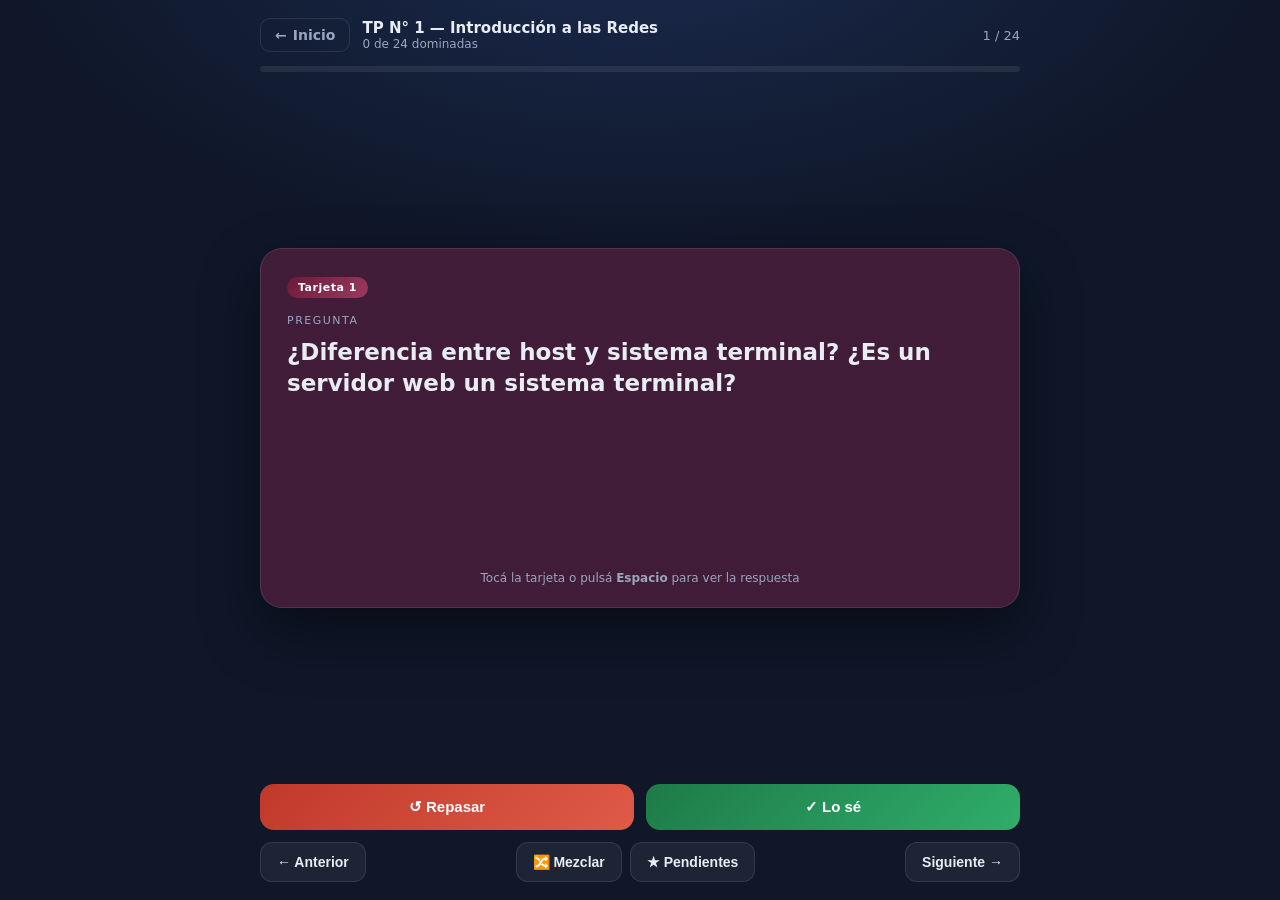
==== study.html @ 9a587295 "Add files via upload" ====
<!DOCTYPE html>
<html lang="es">
<head>
<meta charset="UTF-8">
<meta name="viewport" content="width=device-width, initial-scale=1, viewport-fit=cover">
<meta name="theme-color" content="#0f1729">
<title>Estudiar · Tarjetas de Redes</title>
<style>
  :root {
    --bg: #0f1729; --text: #e8ecf4; --muted: #9aa6c0;
    --ring: rgba(255,255,255,.10); --accent: #2e8b57; --accent2: #57b07f;
  }
  * { box-sizing: border-box; -webkit-tap-highlight-color: transparent; }
  html, body { margin: 0; height: 100%; }
  body {
    font-family: "Segoe UI", system-ui, Arial, sans-serif;
    background: radial-gradient(1100px 560px at 50% -8%, #1b2a4d 0%, var(--bg) 58%);
    color: var(--text); min-height: 100vh; display: flex; flex-direction: column;
    padding: 18px 16px calc(18px + env(safe-area-inset-bottom));
  }
  .top { display: flex; align-items: center; gap: 12px; max-width: 760px; margin: 0 auto; width: 100%; }
  .home { text-decoration: none; color: var(--muted); font-size: 14px; font-weight: 600; line-height: 1;
    padding: 9px 14px; border-radius: 10px; border: 1px solid var(--ring); white-space: nowrap;
    display: inline-block; }
  .home::before { content: "\2190"; margin-right: 6px; }
  .home:hover { color: var(--text); background: rgba(255,255,255,.07); }
  .titlebox { flex: 1; min-width: 0; }
  .titlebox h1 { font-size: 15px; margin: 0; font-weight: 700; white-space: nowrap; overflow: hidden; text-overflow: ellipsis; }
  .titlebox .sub { font-size: 12px; color: var(--muted); }
  .counter { font-size: 13px; color: var(--muted); font-variant-numeric: tabular-nums; white-space: nowrap; }

  .progress { max-width: 760px; margin: 14px auto 0; width: 100%; height: 6px; border-radius: 5px;
    background: rgba(255,255,255,.08); overflow: hidden; }
  .progress > span { display: block; height: 100%; width: 0; border-radius: 5px;
    background: linear-gradient(90deg, var(--accent), var(--accent2)); transition: width .35s ease; }

  .stage { flex: 1; display: flex; align-items: center; justify-content: center; padding: 22px 0; }
  .scene { width: 100%; max-width: 760px; perspective: 1600px; }
  .card { position: relative; width: 100%; min-height: 360px; cursor: pointer;
    transform-style: preserve-3d; transition: transform .5s cubic-bezier(.2,.7,.2,1); }
  .card.flipped { transform: rotateY(180deg); }
  .face { position: absolute; inset: 0; backface-visibility: hidden; -webkit-backface-visibility: hidden;
    border-radius: 22px; padding: 28px 26px 60px; display: flex; flex-direction: column;
    border: 1px solid var(--ring); box-shadow: 0 24px 60px rgba(0,0,0,.45);
    overflow-y: auto; overflow-x: hidden; -webkit-overflow-scrolling: touch; }
  .front { background: linear-gradient(160deg, #1d2a48, #16203a); }
  .back  { background: linear-gradient(160deg, #15281f, #122017); transform: rotateY(180deg); }
  .tag { align-self: flex-start; font-size: 11px; font-weight: 700; letter-spacing: .5px;
    padding: 4px 11px; border-radius: 100px; margin-bottom: 16px; color: #fff; max-width: 100%;
    white-space: nowrap; overflow: hidden; text-overflow: ellipsis; }
  .label { font-size: 11px; letter-spacing: 1.5px; text-transform: uppercase; color: var(--muted); margin-bottom: 10px; }
  .q, .a { overflow-wrap: break-word; word-wrap: break-word; hyphens: auto; -webkit-hyphens: auto; }
  .q { font-size: clamp(17px, 4.5vw, 23px); font-weight: 700; line-height: 1.35; }
  .a { font-size: clamp(13.5px, 3.6vw, 16px); line-height: 1.55; }
  .a ul { margin: 8px 0; padding-left: 20px; }
  .a li { margin-bottom: 5px; }
  .a strong { color: var(--accent2); }
  .a em { color: #cfe6da; font-style: italic; }
  .formula { background: rgba(255,255,255,.06); border-left: 3px solid var(--accent2);
    padding: 7px 12px; margin: 8px 0; font-family: "Consolas", monospace; font-size: 15px; border-radius: 6px; }
  table.layers { width: 100%; border-collapse: collapse; font-size: clamp(12px,3.2vw,14px); margin-top: 6px;
    table-layout: fixed; }
  table.layers td { border: 1px solid rgba(255,255,255,.12); padding: 6px 9px; vertical-align: top;
    overflow-wrap: break-word; word-wrap: break-word; }
  table.layers td.cap { font-weight: 700; color: var(--accent2); width: 30%; }
  .layer-block { border-left: 3px solid var(--accent2); background: rgba(255,255,255,.04);
    border-radius: 8px; padding: 8px 12px; margin: 8px 0; font-size: 13.5px; line-height: 1.5; }
  .layer-block .lh { font-weight: 800; color: var(--accent2); font-size: 14px; margin-bottom: 3px; letter-spacing: .3px; }
  .tip { margin-top: 12px; font-size: 13px; color: #cfe6da; background: rgba(255,255,255,.05);
    border-radius: 8px; padding: 8px 12px; }
  .hint { position: absolute; left: 0; right: 0; bottom: 22px; text-align: center;
    font-size: 12px; color: var(--muted); pointer-events: none; }

  .controls { max-width: 760px; margin: 0 auto; width: 100%; display: flex; flex-direction: column; gap: 12px; }
  .judge { display: flex; gap: 12px; }
  .judge button { flex: 1; border: none; border-radius: 14px; padding: 14px; font-size: 15px; font-weight: 700;
    cursor: pointer; color: #fff; transition: transform .12s ease, filter .12s ease; }
  .judge button:active { transform: scale(.97); }
  .review { background: linear-gradient(135deg, #c0392b, #e05a48); }
  .known  { background: linear-gradient(135deg, #1e7a48, #2fae6a); }
  .judge button:hover { filter: brightness(1.08); }
  .nav { display: flex; align-items: center; justify-content: space-between; gap: 10px; }
  .nav button, .nav a { background: rgba(255,255,255,.06); border: 1px solid var(--ring); color: var(--text);
    border-radius: 12px; padding: 11px 16px; font-size: 14px; font-weight: 600; cursor: pointer;
    text-decoration: none; display: inline-flex; align-items: center; gap: 6px; }
  .nav button:hover { background: rgba(255,255,255,.12); }
  .nav .group { display: flex; gap: 8px; }
  .nav button.active { background: var(--accent); border-color: transparent; }
  .state { font-size: 12px; color: var(--muted); margin-left: 4px; }

  .done { text-align: center; max-width: 520px; margin: auto; }
  .done .big { font-size: 54px; margin-bottom: 6px; }
  .done h2 { margin: 0 0 8px; }
  .done p { color: var(--muted); margin: 0 0 22px; }
  .done .row { display: flex; gap: 10px; justify-content: center; flex-wrap: wrap; }
  .done a, .done button { background: rgba(255,255,255,.07); border: 1px solid var(--ring); color: var(--text);
    border-radius: 12px; padding: 12px 18px; font-size: 14px; font-weight: 600; cursor: pointer; text-decoration: none; }
  .done .primary { background: linear-gradient(135deg, #1e7a48, #2fae6a); border: none; }
  .hide { display: none !important; }
  @media (max-width: 560px) {
    body { padding: 12px 10px calc(14px + env(safe-area-inset-bottom)); }
    .face { padding: 22px 18px 56px; }
    .card { min-height: 340px; }
    .layer-block { padding: 7px 10px; font-size: 13px; }
    .nav { flex-wrap: wrap; }
    .nav .group { order: 3; width: 100%; }
    .nav .group button { flex: 1; }
    .nav button, .nav a { padding: 10px 12px; font-size: 13px; }
    .judge button { padding: 13px; font-size: 14px; }
    .titlebox h1 { font-size: 14px; }
  }
  @media (max-width: 380px) {
    .tag { white-space: normal; }
    table.layers td.cap { width: 34%; }
  }
</style>
</head>
<body>

  <div class="top">
    <a class="home" href="index.html" title="Volver a la pantalla principal">Inicio</a>
    <div class="titlebox">
      <h1 id="deckTitle">…</h1>
      <div class="sub" id="modeLabel"></div>
    </div>
    <div class="counter" id="counter"></div>
  </div>
  <div class="progress"><span id="bar"></span></div>

  <div class="stage" id="stage">
    <div class="scene">
      <div class="card" id="card">
        <div class="face front">
          <span class="tag" id="tag"></span>
          <div class="label">Pregunta</div>
          <div class="q" id="qText"></div>
          <div class="hint">Tocá la tarjeta o pulsá <b>Espacio</b> para ver la respuesta</div>
        </div>
        <div class="face back">
          <div class="label">Respuesta</div>
          <div class="a" id="aText"></div>
          <div class="hint" id="stateHint"></div>
        </div>
      </div>
    </div>
  </div>

  <div class="controls" id="controls">
    <div class="judge">
      <button class="review" id="btnReview">↺ Repasar</button>
      <button class="known" id="btnKnown">✓ Lo sé</button>
    </div>
    <div class="nav">
      <button id="prev">← Anterior</button>
      <div class="group">
        <button id="shuffle" title="Mezclar">🔀 Mezclar</button>
        <button id="onlyReview" title="Estudiar solo las marcadas para repasar">★ Pendientes</button>
      </div>
      <button id="next">Siguiente →</button>
    </div>
  </div>

  <!-- Pantalla final -->
  <div class="stage hide" id="doneScreen">
    <div class="done">
      <div class="big">🎉</div>
      <h2 id="doneTitle">¡Mazo completado!</h2>
      <p id="doneText"></p>
      <div class="row">
        <button class="primary" id="againReview">Repasar pendientes</button>
        <button id="restart">Empezar de nuevo</button>
        <a href="index.html">Volver al inicio</a>
      </div>
    </div>
  </div>

<script src="data.js"></script>
<script>
  const params = new URLSearchParams(location.search);
  const deckId = params.get("deck") || "tp1";
  const deck = DECKS[deckId] || DECKS.tp1;
  const KEY = "redes-progress-" + deckId;

  // tema por mazo
  document.documentElement.style.setProperty("--accent", deck.color);
  document.documentElement.style.setProperty("--accent2", deck.color2);
  document.querySelector(".front").style.background =
    `linear-gradient(160deg, ${shade(deck.color,0.18)}, ${shade(deck.color,0.05)})`;
  document.querySelector(".back").style.background =
    `linear-gradient(160deg, ${shade(deck.color2,0.16)}, ${shade(deck.color2,0.04)})`;

  function shade(hex, a){ const n=parseInt(hex.slice(1),16),r=n>>16,g=(n>>8)&255,b=n&255;
    return `rgba(${Math.round(r*0.55+10)},${Math.round(g*0.55+15)},${Math.round(b*0.55+25)},${0.95})`; }

  let progress = {};
  try { progress = JSON.parse(localStorage.getItem(KEY)) || {}; } catch { progress = {}; }
  function save(){ localStorage.setItem(KEY, JSON.stringify(progress)); }

  // cada tarjeta lleva su índice original como id estable
  const all = deck.cards.map((c, i) => ({ ...c, id: i }));
  let order = all.map(c => c.id);
  let onlyPending = false;
  let pos = 0;

  const el = {
    title: document.getElementById("deckTitle"),
    mode: document.getElementById("modeLabel"),
    counter: document.getElementById("counter"),
    bar: document.getElementById("bar"),
    card: document.getElementById("card"),
    tag: document.getElementById("tag"),
    q: document.getElementById("qText"),
    a: document.getElementById("aText"),
    stateHint: document.getElementById("stateHint"),
    stage: document.getElementById("stage"),
    controls: document.getElementById("controls"),
    done: document.getElementById("doneScreen"),
    doneText: document.getElementById("doneText"),
    doneTitle: document.getElementById("doneTitle"),
    btnReview: document.getElementById("btnReview"),
    btnKnown: document.getElementById("btnKnown"),
    onlyReview: document.getElementById("onlyReview"),
  };

  el.title.textContent = deck.title;

  function activeList(){
    return onlyPending ? order.filter(id => progress[id] !== "known") : order;
  }

  function render(){
    const list = activeList();
    if (list.length === 0){ showDone(); return; }
    el.stage.classList.remove("hide");
    el.controls.classList.remove("hide");
    el.done.classList.add("hide");

    if (pos >= list.length) pos = list.length - 1;
    if (pos < 0) pos = 0;
    const card = all[list[pos]];

    el.card.classList.remove("flipped");
    setTimeout(() => {
      el.q.innerHTML = card.q;
      el.a.innerHTML = card.a;
    }, el.card.classList.contains("flipped") ? 160 : 0);
    el.q.innerHTML = card.q;
    el.a.innerHTML = card.a;

    el.tag.textContent = card.tag || ("Tarjeta " + (card.id + 1));
    el.tag.style.background = `linear-gradient(135deg, ${deck.color}, ${deck.color2})`;

    const st = progress[card.id];
    el.btnKnown.classList.toggle("active", st === "known");
    el.btnReview.classList.toggle("active", st === "review");
    el.stateHint.innerHTML = st === "known" ? "✓ Marcada como <b>dominada</b>"
      : st === "review" ? "↺ Marcada para <b>repasar</b>"
      : "¿La sabías? Marcá abajo 👇";

    el.counter.textContent = (pos + 1) + " / " + list.length;
    const known = order.filter(id => progress[id] === "known").length;
    el.bar.style.width = Math.round(known / order.length * 100) + "%";
    el.mode.textContent = (onlyPending ? "Modo pendientes · " : "") + known + " de " + order.length + " dominadas";
    el.onlyReview.classList.toggle("active", onlyPending);
  }

  function flip(){ el.card.classList.toggle("flipped"); }
  function go(d){
    const list = activeList();
    pos += d;
    if (pos >= list.length){ showDone(); return; }
    if (pos < 0) pos = 0;
    render();
  }
  function mark(state){
    const list = activeList();
    const card = all[list[pos]];
    progress[card.id] = (progress[card.id] === state) ? null : state;
    save();
    // avanzar automáticamente al marcar "lo sé"
    if (progress[card.id] === "known"){ setTimeout(() => go(1), 180); }
    else render();
  }

  function showDone(){
    el.stage.classList.add("hide");
    el.controls.classList.add("hide");
    el.done.classList.remove("hide");
    const known = order.filter(id => progress[id] === "known").length;
    const pending = order.length - known;
    el.doneTitle.textContent = pending === 0 ? "¡Dominaste el mazo! 🏆" : "¡Recorriste todas!";
    el.doneText.textContent = pending === 0
      ? "Tenés las " + order.length + " tarjetas marcadas como dominadas. ¡Bien ahí!"
      : "Dominadas: " + known + " · Pendientes: " + pending + ". Seguí repasando las que faltan.";
  }

  // eventos
  el.card.addEventListener("click", flip);
  document.getElementById("next").addEventListener("click", () => go(1));
  document.getElementById("prev").addEventListener("click", () => go(-1));
  el.btnKnown.addEventListener("click", () => mark("known"));
  el.btnReview.addEventListener("click", () => mark("review"));

  document.getElementById("shuffle").addEventListener("click", () => {
    for (let i = order.length - 1; i > 0; i--){ const j = Math.floor(Math.random() * (i + 1)); [order[i],order[j]]=[order[j],order[i]]; }
    pos = 0; render();
  });
  el.onlyReview.addEventListener("click", () => {
    onlyPending = !onlyPending; pos = 0;
    if (onlyPending && activeList().length === 0){ onlyPending = false; alert("¡No quedan tarjetas pendientes! Ya las dominás todas."); }
    render();
  });
  document.getElementById("restart").addEventListener("click", () => {
    if (confirm("¿Borrar el progreso de este mazo y empezar de nuevo?")){ progress = {}; save(); onlyPending = false; pos = 0; order = all.map(c=>c.id); render(); }
  });
  document.getElementById("againReview").addEventListener("click", () => { onlyPending = true; pos = 0;
    if (activeList().length === 0){ onlyPending = false; } render(); });

  // teclado
  document.addEventListener("keydown", (e) => {
    if (e.code === "Space"){ e.preventDefault(); flip(); }
    else if (e.code === "ArrowRight"){ go(1); }
    else if (e.code === "ArrowLeft"){ go(-1); }
    else if (e.key === "1"){ mark("review"); }
    else if (e.key === "2"){ mark("known"); }
  });
  // swipe en celular
  let sx = 0;
  el.stage.addEventListener("touchstart", e => sx = e.changedTouches[0].clientX, {passive:true});
  el.stage.addEventListener("touchend", e => {
    const dx = e.changedTouches[0].clientX - sx;
    if (Math.abs(dx) > 60){ go(dx < 0 ? 1 : -1); }
  }, {passive:true});

  render();
</script>
</body>
</html>
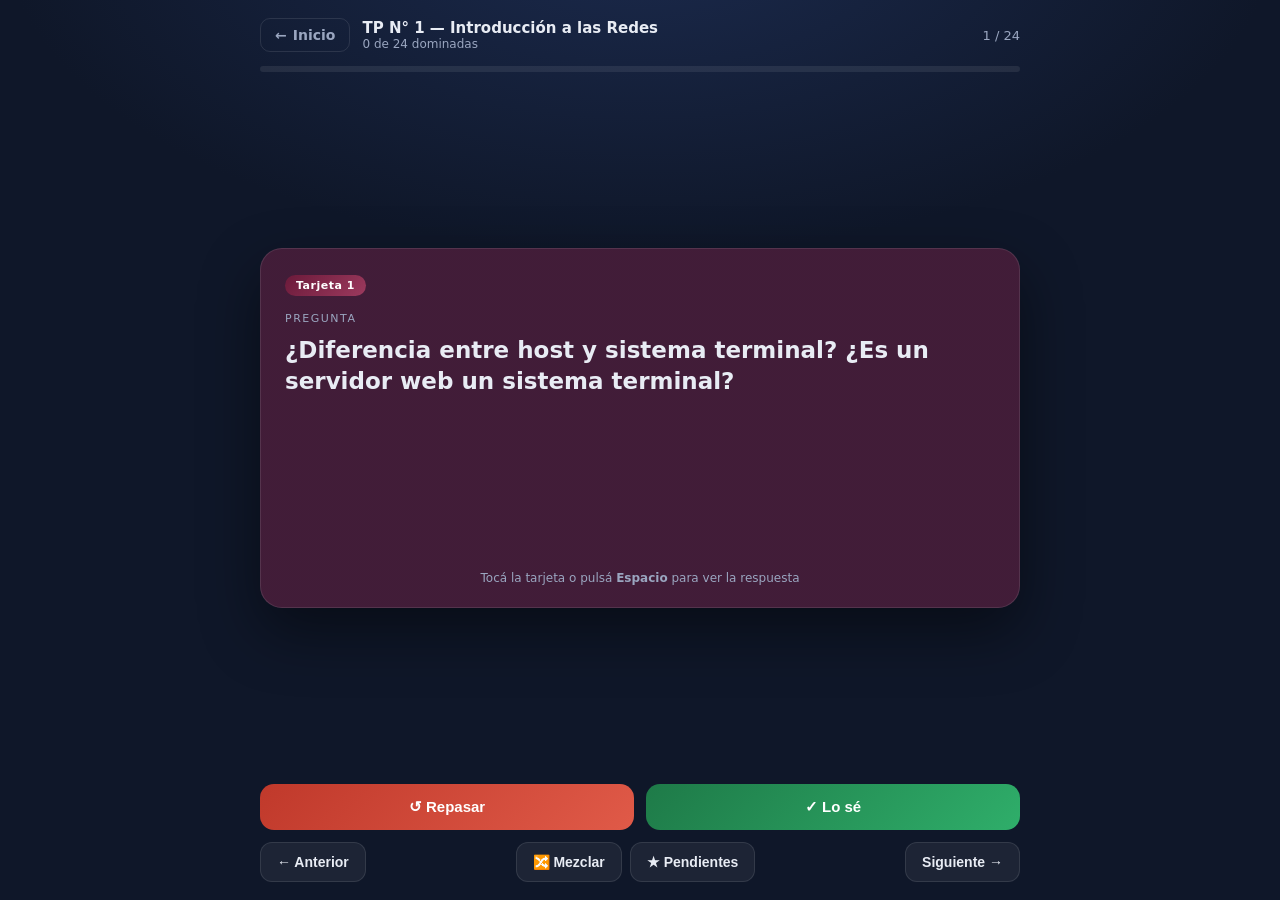
==== commit 17886f11: "Quita boton instalar, refuerza offline y arregla textos/insignias en tarjetas" ====
--- a/study.html
+++ b/study.html
@@ -4,6 +4,12 @@
 <meta charset="UTF-8">
 <meta name="viewport" content="width=device-width, initial-scale=1, viewport-fit=cover">
 <meta name="theme-color" content="#0f1729">
+<link rel="manifest" href="manifest.webmanifest">
+<link rel="icon" href="icon-192.png">
+<link rel="apple-touch-icon" href="icon-180.png">
+<meta name="apple-mobile-web-app-capable" content="yes">
+<meta name="apple-mobile-web-app-status-bar-style" content="black-translucent">
+<meta name="apple-mobile-web-app-title" content="Redes">
 <title>Estudiar · Tarjetas de Redes</title>
 <style>
   :root {
@@ -40,7 +46,7 @@
     transform-style: preserve-3d; transition: transform .5s cubic-bezier(.2,.7,.2,1); }
   .card.flipped { transform: rotateY(180deg); }
   .face { position: absolute; inset: 0; backface-visibility: hidden; -webkit-backface-visibility: hidden;
-    border-radius: 22px; padding: 28px 26px 60px; display: flex; flex-direction: column;
+    border-radius: 22px; padding: 26px 24px 22px; display: flex; flex-direction: column;
     border: 1px solid var(--ring); box-shadow: 0 24px 60px rgba(0,0,0,.45);
     overflow-y: auto; overflow-x: hidden; -webkit-overflow-scrolling: touch; }
   .front { background: linear-gradient(160deg, #1d2a48, #16203a); }
@@ -57,7 +63,8 @@
   .a strong { color: var(--accent2); }
   .a em { color: #cfe6da; font-style: italic; }
   .formula { background: rgba(255,255,255,.06); border-left: 3px solid var(--accent2);
-    padding: 7px 12px; margin: 8px 0; font-family: "Consolas", monospace; font-size: 15px; border-radius: 6px; }
+    padding: 7px 12px; margin: 8px 0; font-family: "Consolas", monospace; font-size: clamp(13px,3.4vw,15px);
+    border-radius: 6px; white-space: pre-wrap; overflow-wrap: break-word; }
   table.layers { width: 100%; border-collapse: collapse; font-size: clamp(12px,3.2vw,14px); margin-top: 6px;
     table-layout: fixed; }
   table.layers td { border: 1px solid rgba(255,255,255,.12); padding: 6px 9px; vertical-align: top;
@@ -68,8 +75,11 @@
   .layer-block .lh { font-weight: 800; color: var(--accent2); font-size: 14px; margin-bottom: 3px; letter-spacing: .3px; }
   .tip { margin-top: 12px; font-size: 13px; color: #cfe6da; background: rgba(255,255,255,.05);
     border-radius: 8px; padding: 8px 12px; }
-  .hint { position: absolute; left: 0; right: 0; bottom: 22px; text-align: center;
-    font-size: 12px; color: var(--muted); pointer-events: none; }
+  .hint { margin-top: auto; padding-top: 16px; text-align: center;
+    font-size: 12px; color: var(--muted); pointer-events: none; flex-shrink: 0; }
+  .st { display: inline-block; padding: 5px 14px; border-radius: 100px; font-weight: 700; font-size: 12.5px; letter-spacing: .2px; }
+  .st-known { background: rgba(46,174,106,.18); color: #7fe0a6; border: 1px solid rgba(46,174,106,.45); }
+  .st-review { background: rgba(224,90,72,.18); color: #f0a59a; border: 1px solid rgba(224,90,72,.45); }
 
   .controls { max-width: 760px; margin: 0 auto; width: 100%; display: flex; flex-direction: column; gap: 12px; }
   .judge { display: flex; gap: 12px; }
@@ -79,6 +89,8 @@
   .review { background: linear-gradient(135deg, #c0392b, #e05a48); }
   .known  { background: linear-gradient(135deg, #1e7a48, #2fae6a); }
   .judge button:hover { filter: brightness(1.08); }
+  .judge button.active { box-shadow: 0 0 0 3px rgba(255,255,255,.55), 0 6px 16px rgba(0,0,0,.35); }
+  .judge button.active::after { content: " ✓"; }
   .nav { display: flex; align-items: center; justify-content: space-between; gap: 10px; }
   .nav button, .nav a { background: rgba(255,255,255,.06); border: 1px solid var(--ring); color: var(--text);
     border-radius: 12px; padding: 11px 16px; font-size: 14px; font-weight: 600; cursor: pointer;
@@ -97,9 +109,28 @@
     border-radius: 12px; padding: 12px 18px; font-size: 14px; font-weight: 600; cursor: pointer; text-decoration: none; }
   .done .primary { background: linear-gradient(135deg, #1e7a48, #2fae6a); border: none; }
   .hide { display: none !important; }
+  /* ===== Diálogo propio (reemplaza alert/confirm del navegador) ===== */
+  .modal-overlay { position: fixed; inset: 0; background: rgba(6,10,20,.66); backdrop-filter: blur(3px);
+    display: flex; align-items: center; justify-content: center; padding: 22px; z-index: 50;
+    opacity: 0; pointer-events: none; transition: opacity .18s ease; }
+  .modal-overlay.show { opacity: 1; pointer-events: auto; }
+  .modal { width: 100%; max-width: 380px; background: linear-gradient(160deg, #1d2a48, #15203a);
+    border: 1px solid var(--ring); border-radius: 18px; padding: 24px 22px 20px; text-align: center;
+    box-shadow: 0 30px 70px rgba(0,0,0,.55); transform: translateY(10px) scale(.97); transition: transform .2s ease; }
+  .modal-overlay.show .modal { transform: translateY(0) scale(1); }
+  .modal .m-icon { font-size: 34px; margin-bottom: 8px; }
+  .modal .m-msg { font-size: 15px; line-height: 1.5; color: var(--text); margin-bottom: 20px; }
+  .modal .m-actions { display: flex; gap: 10px; }
+  .modal .m-btn { flex: 1; border: none; border-radius: 12px; padding: 12px; font-size: 14px; font-weight: 700;
+    cursor: pointer; transition: filter .12s ease, background .12s ease; }
+  .modal .m-cancel { background: rgba(255,255,255,.08); color: var(--text); border: 1px solid var(--ring); }
+  .modal .m-cancel:hover { background: rgba(255,255,255,.15); }
+  .modal .m-danger { background: linear-gradient(135deg, #c0392b, #e05a48); color: #fff; }
+  .modal .m-ok { background: linear-gradient(135deg, #1e7a48, #2fae6a); color: #fff; }
+  .modal .m-danger:hover, .modal .m-ok:hover { filter: brightness(1.08); }
   @media (max-width: 560px) {
     body { padding: 12px 10px calc(14px + env(safe-area-inset-bottom)); }
-    .face { padding: 22px 18px 56px; }
+    .face { padding: 20px 16px 18px; }
     .card { min-height: 340px; }
     .layer-block { padding: 7px 10px; font-size: 13px; }
     .nav { flex-wrap: wrap; }
@@ -174,8 +205,49 @@
     </div>
   </div>
 
+  <!-- Diálogo propio -->
+  <div class="modal-overlay" id="modal">
+    <div class="modal">
+      <div class="m-icon" id="modalIcon">🗑️</div>
+      <div class="m-msg" id="modalMsg"></div>
+      <div class="m-actions" id="modalActions"></div>
+    </div>
+  </div>
+
 <script src="data.js"></script>
 <script>
+  /* ---- Diálogo propio: reemplaza confirm()/alert() del navegador ---- */
+  const _modal = document.getElementById("modal");
+  const _mIcon = document.getElementById("modalIcon");
+  const _mMsg = document.getElementById("modalMsg");
+  const _mActions = document.getElementById("modalActions");
+  function _closeModal(){ _modal.classList.remove("show"); _mActions.innerHTML = ""; }
+  function uiConfirm(msg, { ok = "Sí, borrar", cancel = "Cancelar", icon = "🗑️", danger = true } = {}){
+    return new Promise(resolve => {
+      _mIcon.textContent = icon; _mMsg.innerHTML = msg; _mActions.innerHTML = "";
+      const c = document.createElement("button"); c.className = "m-btn m-cancel"; c.textContent = cancel;
+      const o = document.createElement("button"); o.className = "m-btn " + (danger ? "m-danger" : "m-ok"); o.textContent = ok;
+      c.onclick = () => { _closeModal(); resolve(false); };
+      o.onclick = () => { _closeModal(); resolve(true); };
+      _mActions.append(c, o); _modal.classList.add("show"); o.focus();
+    });
+  }
+  function uiAlert(msg, { ok = "Entendido", icon = "🎉" } = {}){
+    return new Promise(resolve => {
+      _mIcon.textContent = icon; _mMsg.innerHTML = msg; _mActions.innerHTML = "";
+      const o = document.createElement("button"); o.className = "m-btn m-ok"; o.textContent = ok;
+      o.onclick = () => { _closeModal(); resolve(); };
+      _mActions.append(o); _modal.classList.add("show"); o.focus();
+    });
+  }
+  _modal.addEventListener("click", e => { if (e.target === _modal) _closeModal(); });
+  document.addEventListener("keydown", e => { if (e.key === "Escape" && _modal.classList.contains("show")) _closeModal(); });
+
+  // Service worker (PWA / offline)
+  if ("serviceWorker" in navigator) {
+    window.addEventListener("load", () => navigator.serviceWorker.register("sw.js").catch(() => {}));
+  }
+
   const params = new URLSearchParams(location.search);
   const deckId = params.get("deck") || "tp1";
   const deck = DECKS[deckId] || DECKS.tp1;
@@ -253,9 +325,9 @@
     const st = progress[card.id];
     el.btnKnown.classList.toggle("active", st === "known");
     el.btnReview.classList.toggle("active", st === "review");
-    el.stateHint.innerHTML = st === "known" ? "✓ Marcada como <b>dominada</b>"
-      : st === "review" ? "↺ Marcada para <b>repasar</b>"
-      : "¿La sabías? Marcá abajo 👇";
+    el.stateHint.innerHTML = st === "known" ? '<span class="st st-known">✓ Dominada</span>'
+      : st === "review" ? '<span class="st st-review">↺ Para repasar</span>'
+      : '¿La sabías? Marcá abajo 👇';
 
     el.counter.textContent = (pos + 1) + " / " + list.length;
     const known = order.filter(id => progress[id] === "known").length;
@@ -275,10 +347,14 @@
   function mark(state){
     const list = activeList();
     const card = all[list[pos]];
-    progress[card.id] = (progress[card.id] === state) ? null : state;
+    const newState = (progress[card.id] === state) ? null : state;
+    progress[card.id] = newState;
     save();
-    // avanzar automáticamente al marcar "lo sé"
-    if (progress[card.id] === "known"){ setTimeout(() => go(1), 180); }
+    // feedback visual inmediato en los botones
+    el.btnKnown.classList.toggle("active", newState === "known");
+    el.btnReview.classList.toggle("active", newState === "review");
+    // al marcar (sea "lo sé" o "repasar") avanza a la siguiente; si se desmarca, solo refresca
+    if (newState){ setTimeout(() => go(1), 220); }
     else render();
   }
 
@@ -307,11 +383,13 @@
   });
   el.onlyReview.addEventListener("click", () => {
     onlyPending = !onlyPending; pos = 0;
-    if (onlyPending && activeList().length === 0){ onlyPending = false; alert("¡No quedan tarjetas pendientes! Ya las dominás todas."); }
+    if (onlyPending && activeList().length === 0){ onlyPending = false; uiAlert("¡No te quedan tarjetas pendientes! Ya las dominás todas. 🙌", { icon: "🎉" }); }
     render();
   });
-  document.getElementById("restart").addEventListener("click", () => {
-    if (confirm("¿Borrar el progreso de este mazo y empezar de nuevo?")){ progress = {}; save(); onlyPending = false; pos = 0; order = all.map(c=>c.id); render(); }
+  document.getElementById("restart").addEventListener("click", async () => {
+    if (await uiConfirm("¿Querés borrar tu progreso de este mazo y empezar de nuevo?", { ok: "Sí, empezar de nuevo", icon: "🔄" })){
+      progress = {}; save(); onlyPending = false; pos = 0; order = all.map(c=>c.id); render();
+    }
   });
   document.getElementById("againReview").addEventListener("click", () => { onlyPending = true; pos = 0;
     if (activeList().length === 0){ onlyPending = false; } render(); });
